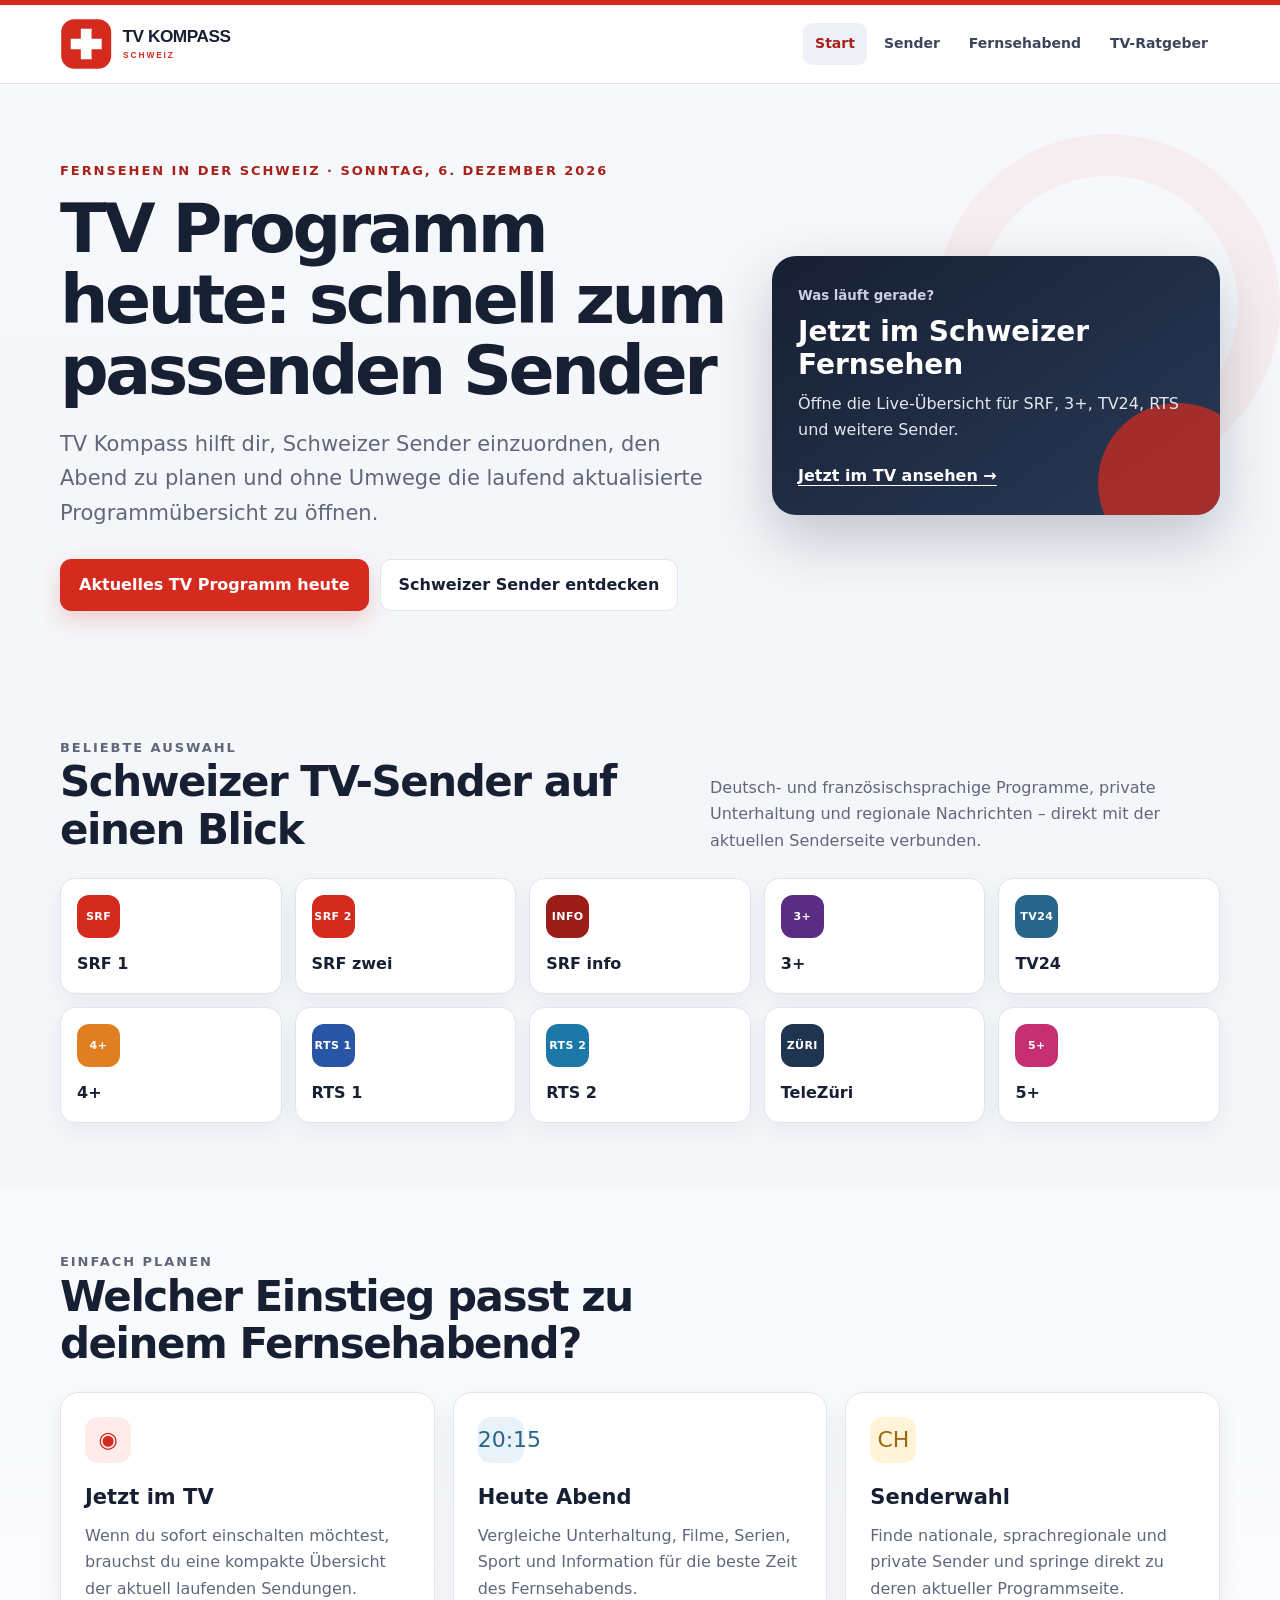
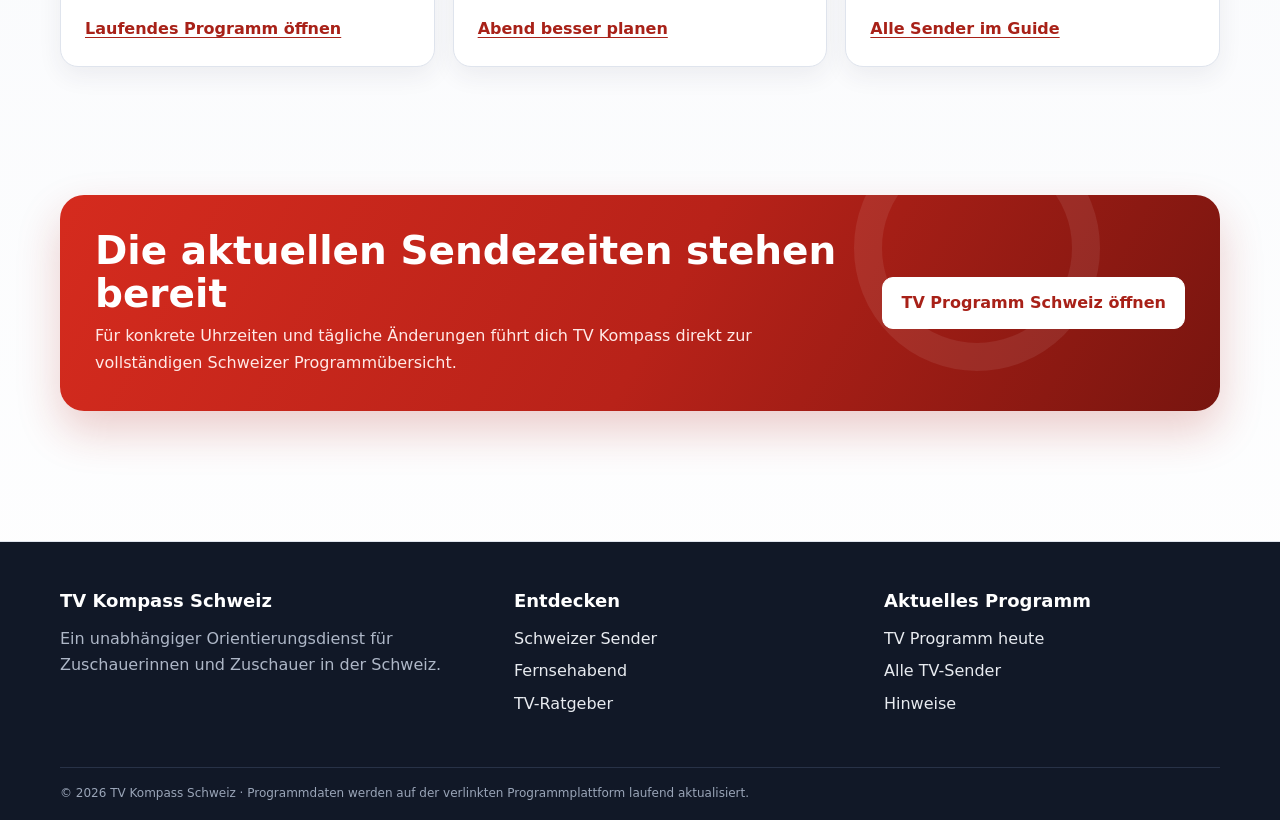
==== index.html @ b9bafb5a "Launch TV Kompass Schweiz" ====
<!doctype html>
<html lang="de-CH">
<head>
  <meta charset="utf-8">
  <meta name="viewport" content="width=device-width,initial-scale=1">
  <title>TV Programm heute Schweiz – Sender &amp; Fernsehabend</title>
  <meta name="description" content="TV Programm heute in der Schweiz: Schweizer Sender, Tipps für den Fernsehabend und direkter Zugang zur aktuellen TV-Übersicht.">
  <link rel="canonical" href="https://billnewell597-dev.github.io/tv-programm-heute-schweiz/">
  <meta property="og:title" content="TV Programm heute Schweiz – TV Kompass">
  <meta property="og:description" content="Sender finden, Fernsehabend planen und das aktuelle Schweizer TV-Programm öffnen.">
  <meta property="og:type" content="website">
  <meta property="og:url" content="https://billnewell597-dev.github.io/tv-programm-heute-schweiz/">
  <meta name="theme-color" content="#d52b1e">
  <link rel="icon" href="assets/logo.svg" type="image/svg+xml">
  <link rel="stylesheet" href="assets/style.css">
  <style>body{overflow-x:hidden}</style>
  <script type="application/ld+json">{"@context":"https://schema.org","@type":"WebSite","name":"TV Kompass Schweiz","url":"https://billnewell597-dev.github.io/tv-programm-heute-schweiz/","inLanguage":"de-CH","description":"Unabhängiger Wegweiser zum TV-Programm in der Schweiz."}</script>
</head>
<body>
  <a class="skip" href="#inhalt">Zum Inhalt springen</a>
  <header class="site-header"><div class="header-inner">
    <a class="brand" href="./" aria-label="TV Kompass Schweiz Startseite"><img src="assets/logo.svg" alt="TV Kompass Schweiz" width="420" height="88"></a>
    <button class="menu-toggle" type="button" aria-expanded="false" data-menu-toggle>Menü</button>
    <nav class="nav" aria-label="Hauptnavigation" data-menu>
      <a href="./" aria-current="page">Start</a><a href="sender.html">Sender</a><a href="fernsehabend.html">Fernsehabend</a><a href="ratgeber.html">TV-Ratgeber</a>
    </nav>
  </div></header>
  <main id="inhalt">
    <section class="wrap hero">
      <div><p class="eyebrow">Fernsehen in der Schweiz · <span data-current-date>heute</span></p>
        <h1>TV Programm heute: schnell zum passenden Sender</h1>
        <p class="lead">TV Kompass hilft dir, Schweizer Sender einzuordnen, den Abend zu planen und ohne Umwege die laufend aktualisierte Programmübersicht zu öffnen.</p>
        <div class="hero-actions"><a class="button" href="https://www.tvprogrammheute.net/">Aktuelles TV Programm heute</a><a class="button secondary" href="sender.html">Schweizer Sender entdecken</a></div>
      </div>
      <aside class="now-card" aria-label="Direkt zum laufenden Programm"><small>Was läuft gerade?</small><h2>Jetzt im Schweizer Fernsehen</h2><p>Öffne die Live-Übersicht für SRF, 3+, TV24, RTS und weitere Sender.</p><a href="https://www.tvprogrammheute.net/jetzt-im-tv">Jetzt im TV ansehen →</a></aside>
    </section>

    <section class="section soft"><div class="wrap">
      <div class="section-head"><div><p class="eyebrow">Beliebte Auswahl</p><h2>Schweizer TV-Sender auf einen Blick</h2></div><p>Deutsch- und französischsprachige Programme, private Unterhaltung und regionale Nachrichten – direkt mit der aktuellen Senderseite verbunden.</p></div>
      <div class="channel-grid">
        <a class="channel" href="https://www.tvprogrammheute.net/sender/srf-1"><span class="channel-mark" style="--channel:#d52b1e">SRF</span><b>SRF 1</b></a>
        <a class="channel" href="https://www.tvprogrammheute.net/sender/srf-zwei"><span class="channel-mark" style="--channel:#d52b1e">SRF 2</span><b>SRF zwei</b></a>
        <a class="channel" href="https://www.tvprogrammheute.net/sender/srf-info"><span class="channel-mark" style="--channel:#9a1d18">INFO</span><b>SRF info</b></a>
        <a class="channel" href="https://www.tvprogrammheute.net/sender/3"><span class="channel-mark" style="--channel:#5b2c83">3+</span><b>3+</b></a>
        <a class="channel" href="https://www.tvprogrammheute.net/sender/tv24"><span class="channel-mark" style="--channel:#28658b">TV24</span><b>TV24</b></a>
        <a class="channel" href="https://www.tvprogrammheute.net/sender/4"><span class="channel-mark" style="--channel:#e07e22">4+</span><b>4+</b></a>
        <a class="channel" href="https://www.tvprogrammheute.net/sender/rts-1"><span class="channel-mark" style="--channel:#2856a5">RTS 1</span><b>RTS 1</b></a>
        <a class="channel" href="https://www.tvprogrammheute.net/sender/rts-2"><span class="channel-mark" style="--channel:#1b78a7">RTS 2</span><b>RTS 2</b></a>
        <a class="channel" href="https://www.tvprogrammheute.net/sender/telezuri"><span class="channel-mark" style="--channel:#1f344f">ZÜRI</span><b>TeleZüri</b></a>
        <a class="channel" href="https://www.tvprogrammheute.net/sender/5"><span class="channel-mark" style="--channel:#c63072">5+</span><b>5+</b></a>
      </div>
    </div></section>

    <section class="section"><div class="wrap">
      <div class="section-head"><div><p class="eyebrow">Einfach planen</p><h2>Welcher Einstieg passt zu deinem Fernsehabend?</h2></div></div>
      <div class="feature-grid">
        <article class="feature"><span class="icon">◉</span><h3>Jetzt im TV</h3><p>Wenn du sofort einschalten möchtest, brauchst du eine kompakte Übersicht der aktuell laufenden Sendungen.</p><a href="https://www.tvprogrammheute.net/jetzt-im-tv">Laufendes Programm öffnen</a></article>
        <article class="feature"><span class="icon">20:15</span><h3>Heute Abend</h3><p>Vergleiche Unterhaltung, Filme, Serien, Sport und Information für die beste Zeit des Fernsehabends.</p><a href="fernsehabend.html">Abend besser planen</a></article>
        <article class="feature"><span class="icon">CH</span><h3>Senderwahl</h3><p>Finde nationale, sprachregionale und private Sender und springe direkt zu deren aktueller Programmseite.</p><a href="sender.html">Alle Sender im Guide</a></article>
      </div>
    </div></section>

    <section class="section"><div class="wrap banner"><div><h2>Die aktuellen Sendezeiten stehen bereit</h2><p>Für konkrete Uhrzeiten und tägliche Änderungen führt dich TV Kompass direkt zur vollständigen Schweizer Programmübersicht.</p></div><a class="button" href="https://www.tvprogrammheute.net/">TV Programm Schweiz öffnen</a></div></section>
  </main>
  <footer class="footer"><div class="wrap footer-grid"><div><h2>TV Kompass Schweiz</h2><p>Ein unabhängiger Orientierungsdienst für Zuschauerinnen und Zuschauer in der Schweiz.</p></div><div><h2>Entdecken</h2><a href="sender.html">Schweizer Sender</a><a href="fernsehabend.html">Fernsehabend</a><a href="ratgeber.html">TV-Ratgeber</a></div><div><h2>Aktuelles Programm</h2><a href="https://www.tvprogrammheute.net/">TV Programm heute</a><a href="https://www.tvprogrammheute.net/tv-sender">Alle TV-Sender</a><a href="impressum.html">Hinweise</a></div></div><div class="wrap legal">© 2026 TV Kompass Schweiz · Programmdaten werden auf der verlinkten Programmplattform laufend aktualisiert.</div></footer>
  <script src="assets/app.js" defer></script>
</body></html>
---- assets/style.css ----
:root{--red:#d52b1e;--red-dark:#a82118;--ink:#172033;--muted:#5f687b;--paper:#fff;--fog:#f4f6fa;--line:#dfe4ed;--blue:#28658b;--gold:#e3a321;--night:#202c48;--radius:18px;--shadow:0 18px 50px rgba(31,43,70,.12);--wrap:1160px}*{box-sizing:border-box}html{scroll-behavior:smooth}body{margin:0;background:linear-gradient(180deg,#f8f9fc 0,#f4f6fa 520px,#fff 100%);color:var(--ink);font-family:Inter,ui-sans-serif,system-ui,-apple-system,BlinkMacSystemFont,"Segoe UI",sans-serif;line-height:1.65}a{color:inherit}img{max-width:100%}.skip{position:absolute;left:-9999px;top:0}.skip:focus{left:12px;top:12px;z-index:50;padding:10px 14px;border-radius:8px;background:#fff;color:#000}.site-header{position:sticky;top:0;z-index:20;border-top:5px solid var(--red);border-bottom:1px solid rgba(218,223,232,.9);background:rgba(255,255,255,.94);backdrop-filter:blur(14px)}.header-inner{display:flex;align-items:center;justify-content:space-between;width:min(var(--wrap),calc(100% - 36px));min-height:78px;margin:auto;gap:28px}.brand{display:flex;align-items:center;text-decoration:none}.brand img{width:250px;height:auto}.nav{display:flex;align-items:center;gap:5px}.nav a{padding:9px 12px;border-radius:9px;color:#3c465b;font-size:14px;font-weight:750;text-decoration:none}.nav a:hover,.nav a[aria-current="page"]{background:#edf1f7;color:var(--red-dark)}.menu-toggle{display:none;border:1px solid var(--line);border-radius:10px;background:#fff;padding:8px 11px;font-weight:800}.wrap{width:min(var(--wrap),calc(100% - 36px));margin:auto}.hero{position:relative;display:grid;grid-template-columns:minmax(0,1.2fr) minmax(300px,.8fr);gap:40px;align-items:center;padding:76px 0 62px}.hero:after{position:absolute;right:-60px;top:50px;width:260px;height:260px;border:42px solid rgba(213,43,30,.05);border-radius:50%;content:"";z-index:-1}.eyebrow{margin:0 0 13px;color:var(--red-dark);font-size:13px;font-weight:900;letter-spacing:.15em;text-transform:uppercase}.hero h1,.page-hero h1{max-width:760px;margin:0 0 20px;font-size:clamp(39px,6vw,68px);line-height:1.04;letter-spacing:-.05em}.lead{max-width:740px;margin:0;color:var(--muted);font-size:clamp(17px,2.2vw,21px)}.hero-actions{display:flex;flex-wrap:wrap;gap:11px;margin-top:28px}.button{display:inline-flex;align-items:center;justify-content:center;min-height:48px;padding:12px 18px;border:1px solid var(--red);border-radius:11px;background:var(--red);color:#fff;font-weight:850;text-decoration:none;box-shadow:0 9px 22px rgba(213,43,30,.2)}.button:hover{background:var(--red-dark)}.button.secondary{border-color:var(--line);background:#fff;color:var(--ink);box-shadow:none}.button.secondary:hover{border-color:#b8c1d1;background:#f7f9fc}.now-card{position:relative;overflow:hidden;padding:26px;border-radius:24px;background:linear-gradient(145deg,#172033,#293956);color:#fff;box-shadow:0 24px 58px rgba(24,34,57,.23)}.now-card:before{position:absolute;right:-38px;bottom:-48px;width:160px;height:160px;border-radius:50%;background:rgba(213,43,30,.72);content:""}.now-card small{color:#c9d2e3;font-weight:750}.now-card h2{position:relative;margin:7px 0 10px;font-size:28px;line-height:1.18}.now-card p{position:relative;margin:0 0 19px;color:#e2e7f0}.now-card a{position:relative;color:#fff;font-weight:850;text-underline-offset:4px}.section{padding:64px 0}.section.soft{background:var(--fog)}.section-head{display:flex;align-items:end;justify-content:space-between;gap:30px;margin-bottom:24px}.section-head h2{max-width:720px;margin:0;font-size:clamp(28px,4vw,42px);line-height:1.14;letter-spacing:-.035em}.section-head p{max-width:510px;margin:0;color:var(--muted)}.channel-grid{display:grid;grid-template-columns:repeat(5,minmax(0,1fr));gap:13px}.channel{display:flex;min-height:116px;flex-direction:column;justify-content:space-between;padding:16px;border:1px solid var(--line);border-radius:15px;background:#fff;text-decoration:none;box-shadow:0 8px 22px rgba(36,49,76,.06);transition:.16s ease}.channel:hover{border-color:#c7cfdb;box-shadow:0 13px 28px rgba(36,49,76,.11);transform:translateY(-3px)}.channel-mark{display:inline-grid;width:43px;height:43px;place-items:center;border-radius:12px;background:var(--channel,#172033);color:#fff;font-size:11px;font-weight:900;letter-spacing:.04em}.channel b{font-size:16px}.feature-grid{display:grid;grid-template-columns:repeat(3,minmax(0,1fr));gap:18px}.feature{padding:24px;border:1px solid var(--line);border-radius:18px;background:#fff;box-shadow:0 9px 25px rgba(36,49,76,.07)}.feature .icon{display:grid;width:46px;height:46px;margin-bottom:17px;place-items:center;border-radius:13px;background:#fdecea;color:var(--red);font-size:22px}.feature:nth-child(2) .icon{background:#e8f2f8;color:var(--blue)}.feature:nth-child(3) .icon{background:#fff3d8;color:#9d6810}.feature h3{margin:0 0 8px;font-size:21px}.feature p{margin:0 0 14px;color:var(--muted)}.feature a{color:var(--red-dark);font-weight:850;text-underline-offset:3px}.banner{position:relative;display:grid;grid-template-columns:1fr auto;align-items:center;gap:28px;overflow:hidden;padding:35px;border-radius:24px;background:linear-gradient(118deg,#d52b1e 0,#b82219 52%,#78150f 100%);color:#fff;box-shadow:0 20px 44px rgba(171,31,22,.22)}.banner:after{position:absolute;right:120px;top:-70px;width:190px;height:190px;border:28px solid rgba(255,255,255,.08);border-radius:50%;content:""}.banner h2{position:relative;margin:0 0 7px;font-size:clamp(26px,4vw,39px);line-height:1.1}.banner p{position:relative;max-width:700px;margin:0;color:#ffe9e7}.banner .button{position:relative;z-index:1;border-color:#fff;background:#fff;color:var(--red-dark);box-shadow:none}.article-grid{display:grid;grid-template-columns:minmax(0,1fr) 310px;gap:38px}.article{padding:36px;border:1px solid var(--line);border-radius:20px;background:#fff;box-shadow:var(--shadow)}.article h2{margin:34px 0 10px;font-size:28px;line-height:1.2}.article h2:first-child{margin-top:0}.article h3{margin:24px 0 8px}.article p,.article li{color:#485268}.article a{color:var(--red-dark);font-weight:800;text-underline-offset:3px}.aside-card{position:sticky;top:112px;padding:24px;border-radius:18px;background:var(--night);color:#fff}.aside-card h2{margin:0 0 9px;font-size:23px}.aside-card p{margin:0 0 18px;color:#d9dfeb}.aside-card .button{width:100%;border-color:#fff;background:#fff;color:var(--night);box-shadow:none}.page-hero{padding:62px 0 38px}.page-hero h1{font-size:clamp(38px,5.6vw,62px)}.crumbs{margin:0 0 18px;color:#758096;font-size:13px}.crumbs a{color:var(--red-dark)}.faq details{margin:11px 0;border:1px solid var(--line);border-radius:13px;background:#fff;padding:15px 18px}.faq summary{cursor:pointer;font-weight:850}.faq p{margin:10px 0 2px;color:var(--muted)}.notice{padding:16px 18px;border-left:5px solid var(--blue);border-radius:8px;background:#edf5fa;color:#38566a}.footer{margin-top:66px;border-top:1px solid var(--line);background:#111827;color:#d4d9e2}.footer-grid{display:grid;grid-template-columns:1.25fr 1fr 1fr;gap:34px;padding:44px 0}.footer h2{margin:0 0 10px;color:#fff;font-size:18px}.footer p{margin:0;color:#aeb7c7}.footer a{display:block;margin:6px 0;color:#e8ebf0;text-decoration:none}.footer a:hover{text-decoration:underline}.legal{padding:16px 0;border-top:1px solid #283247;color:#9aa5b8;font-size:12px}.compact-list{padding-left:20px}.compact-list li{margin:7px 0}@media(max-width:960px){.channel-grid{grid-template-columns:repeat(3,1fr)}.feature-grid{grid-template-columns:1fr 1fr}.article-grid{grid-template-columns:1fr}.aside-card{position:static}.hero{grid-template-columns:1fr}.now-card{max-width:600px}.footer-grid{grid-template-columns:1fr 1fr}}@media(max-width:720px){.header-inner{min-height:68px}.brand img{width:205px}.menu-toggle{display:block}.nav{position:absolute;left:18px;right:18px;top:72px;display:none;flex-direction:column;align-items:stretch;padding:12px;border:1px solid var(--line);border-radius:14px;background:#fff;box-shadow:var(--shadow)}.nav.is-open{display:flex}.hero{padding:48px 0}.hero h1,.page-hero h1{font-size:42px}.section{padding:46px 0}.section-head{display:block}.section-head p{margin-top:10px}.channel-grid{grid-template-columns:repeat(2,1fr)}.feature-grid{grid-template-columns:1fr}.banner{grid-template-columns:1fr;padding:27px}.footer-grid{grid-template-columns:1fr}.article{padding:24px}}@media(max-width:420px){.channel-grid{grid-template-columns:1fr}.brand img{width:180px}.wrap,.header-inner{width:min(100% - 24px,var(--wrap))}}
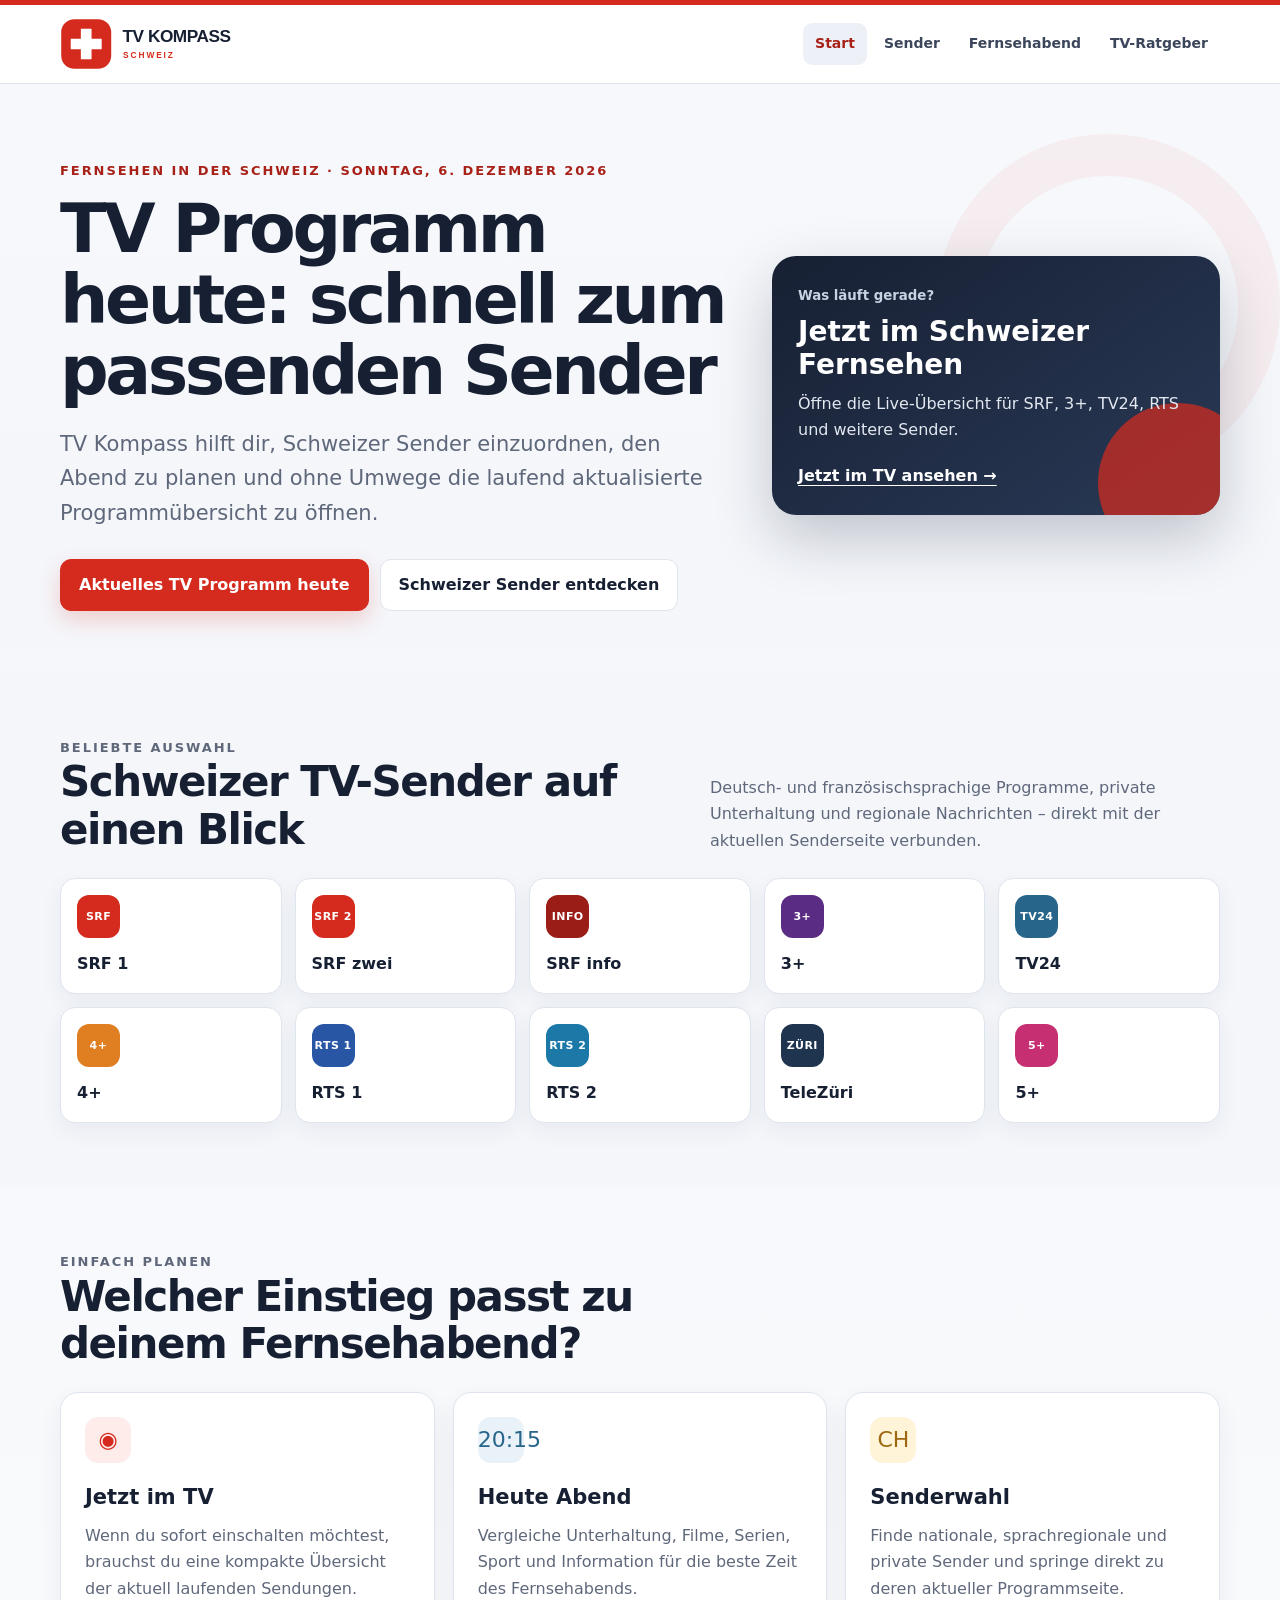
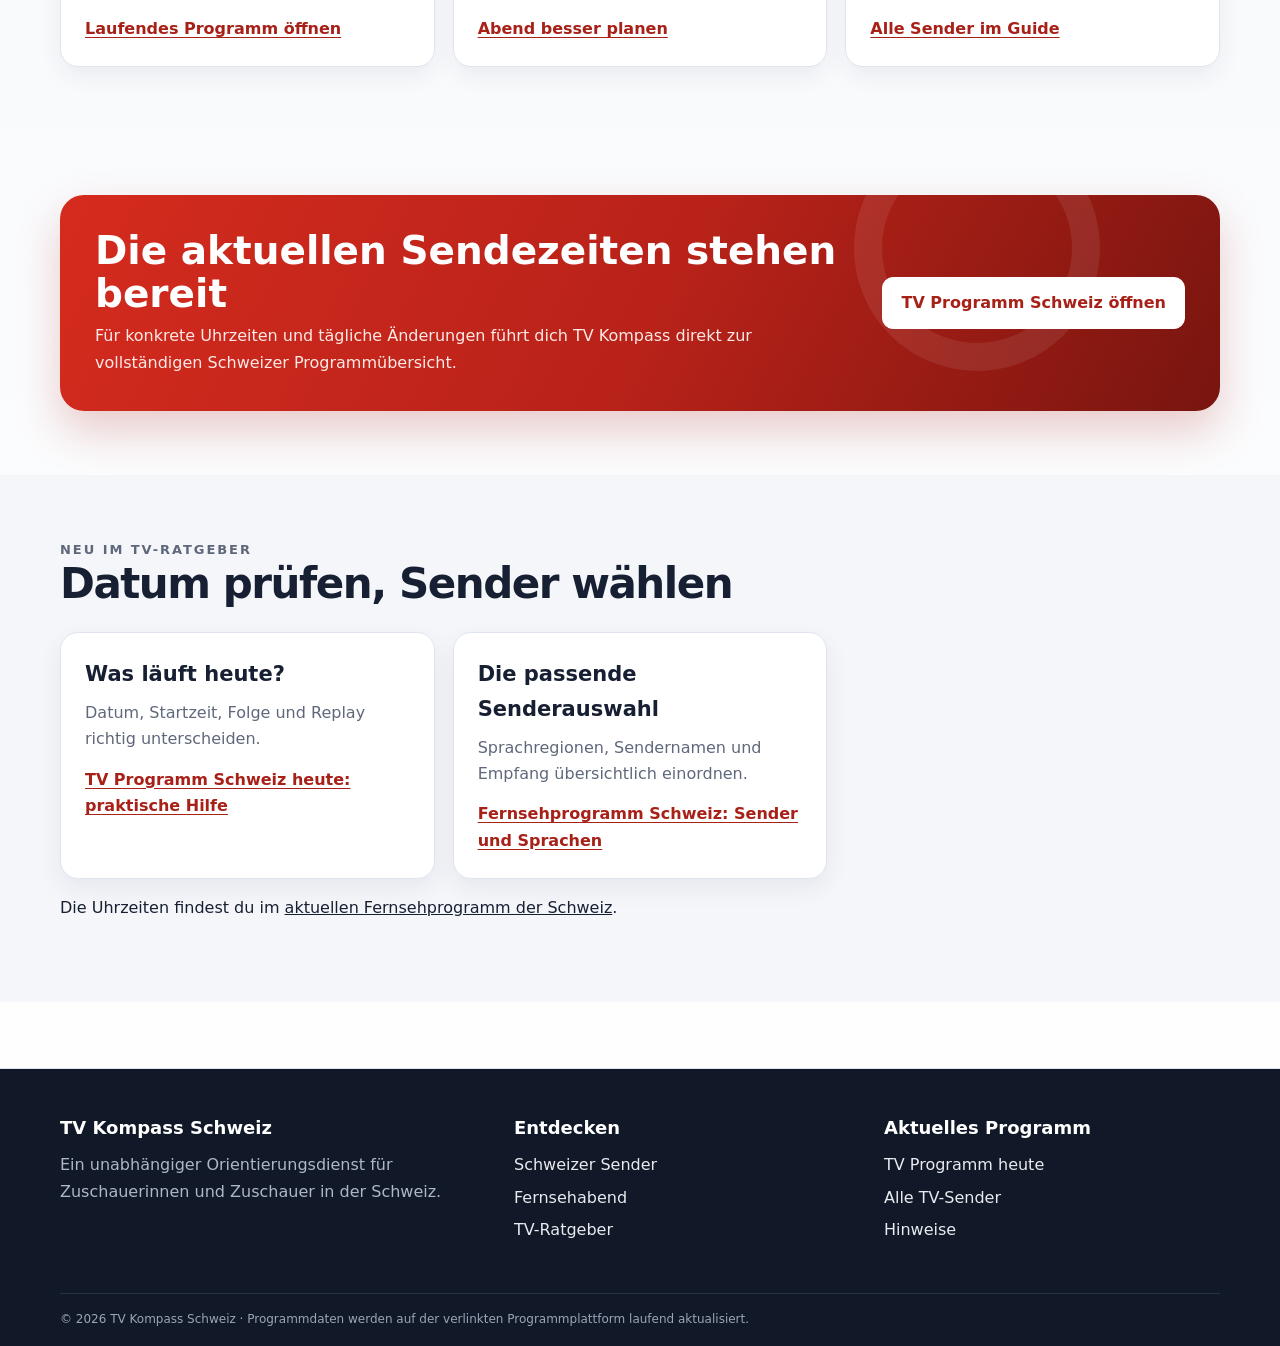
==== commit 22e7e083: "Publish two Swiss TV guides with internal links and responsive illustrations" ====
--- a/index.html
+++ b/index.html
@@ -5,16 +5,16 @@
   <meta name="viewport" content="width=device-width,initial-scale=1">
   <title>TV Programm heute Schweiz – Sender &amp; Fernsehabend</title>
   <meta name="description" content="TV Programm heute in der Schweiz: Schweizer Sender, Tipps für den Fernsehabend und direkter Zugang zur aktuellen TV-Übersicht.">
-  <link rel="canonical" href="https://billnewell597-dev.github.io/tv-programm-heute-schweiz/">
+  <link rel="canonical" href="https://tv-programm-heute-schweiz.github.io/">
   <meta property="og:title" content="TV Programm heute Schweiz – TV Kompass">
   <meta property="og:description" content="Sender finden, Fernsehabend planen und das aktuelle Schweizer TV-Programm öffnen.">
   <meta property="og:type" content="website">
-  <meta property="og:url" content="https://billnewell597-dev.github.io/tv-programm-heute-schweiz/">
+  <meta property="og:url" content="https://tv-programm-heute-schweiz.github.io/">
   <meta name="theme-color" content="#d52b1e">
   <link rel="icon" href="assets/logo.svg" type="image/svg+xml">
   <link rel="stylesheet" href="assets/style.css">
   <style>body{overflow-x:hidden}</style>
-  <script type="application/ld+json">{"@context":"https://schema.org","@type":"WebSite","name":"TV Kompass Schweiz","url":"https://billnewell597-dev.github.io/tv-programm-heute-schweiz/","inLanguage":"de-CH","description":"Unabhängiger Wegweiser zum TV-Programm in der Schweiz."}</script>
+  <script type="application/ld+json">{"@context":"https://schema.org","@type":"WebSite","name":"TV Kompass Schweiz","url":"https://tv-programm-heute-schweiz.github.io/","inLanguage":"de-CH","description":"Unabhängiger Wegweiser zum TV-Programm in der Schweiz."}</script>
 </head>
 <body>
   <a class="skip" href="#inhalt">Zum Inhalt springen</a>
@@ -61,7 +61,7 @@
     </div></section>
 
     <section class="section"><div class="wrap banner"><div><h2>Die aktuellen Sendezeiten stehen bereit</h2><p>Für konkrete Uhrzeiten und tägliche Änderungen führt dich TV Kompass direkt zur vollständigen Schweizer Programmübersicht.</p></div><a class="button" href="https://www.tvprogrammheute.net/">TV Programm Schweiz öffnen</a></div></section>
-  </main>
+  <section class="section soft"><div class="wrap"><div class="section-head"><div><p class="eyebrow">Neu im TV-Ratgeber</p><h2>Datum prüfen, Sender wählen</h2></div></div><div class="feature-grid"><article class="feature"><h3>Was läuft heute?</h3><p>Datum, Startzeit, Folge und Replay richtig unterscheiden.</p><a href="tv-programm-schweiz-heute-richtig-finden.html">TV Programm Schweiz heute: praktische Hilfe</a></article><article class="feature"><h3>Die passende Senderauswahl</h3><p>Sprachregionen, Sendernamen und Empfang übersichtlich einordnen.</p><a href="fernsehprogramm-schweiz-sender-sprachen.html">Fernsehprogramm Schweiz: Sender und Sprachen</a></article></div><p>Die Uhrzeiten findest du im <a href="https://www.tvprogrammheute.net/">aktuellen Fernsehprogramm der Schweiz</a>.</p></div></section></main>
   <footer class="footer"><div class="wrap footer-grid"><div><h2>TV Kompass Schweiz</h2><p>Ein unabhängiger Orientierungsdienst für Zuschauerinnen und Zuschauer in der Schweiz.</p></div><div><h2>Entdecken</h2><a href="sender.html">Schweizer Sender</a><a href="fernsehabend.html">Fernsehabend</a><a href="ratgeber.html">TV-Ratgeber</a></div><div><h2>Aktuelles Programm</h2><a href="https://www.tvprogrammheute.net/">TV Programm heute</a><a href="https://www.tvprogrammheute.net/tv-sender">Alle TV-Sender</a><a href="impressum.html">Hinweise</a></div></div><div class="wrap legal">© 2026 TV Kompass Schweiz · Programmdaten werden auf der verlinkten Programmplattform laufend aktualisiert.</div></footer>
   <script src="assets/app.js" defer></script>
 </body></html>
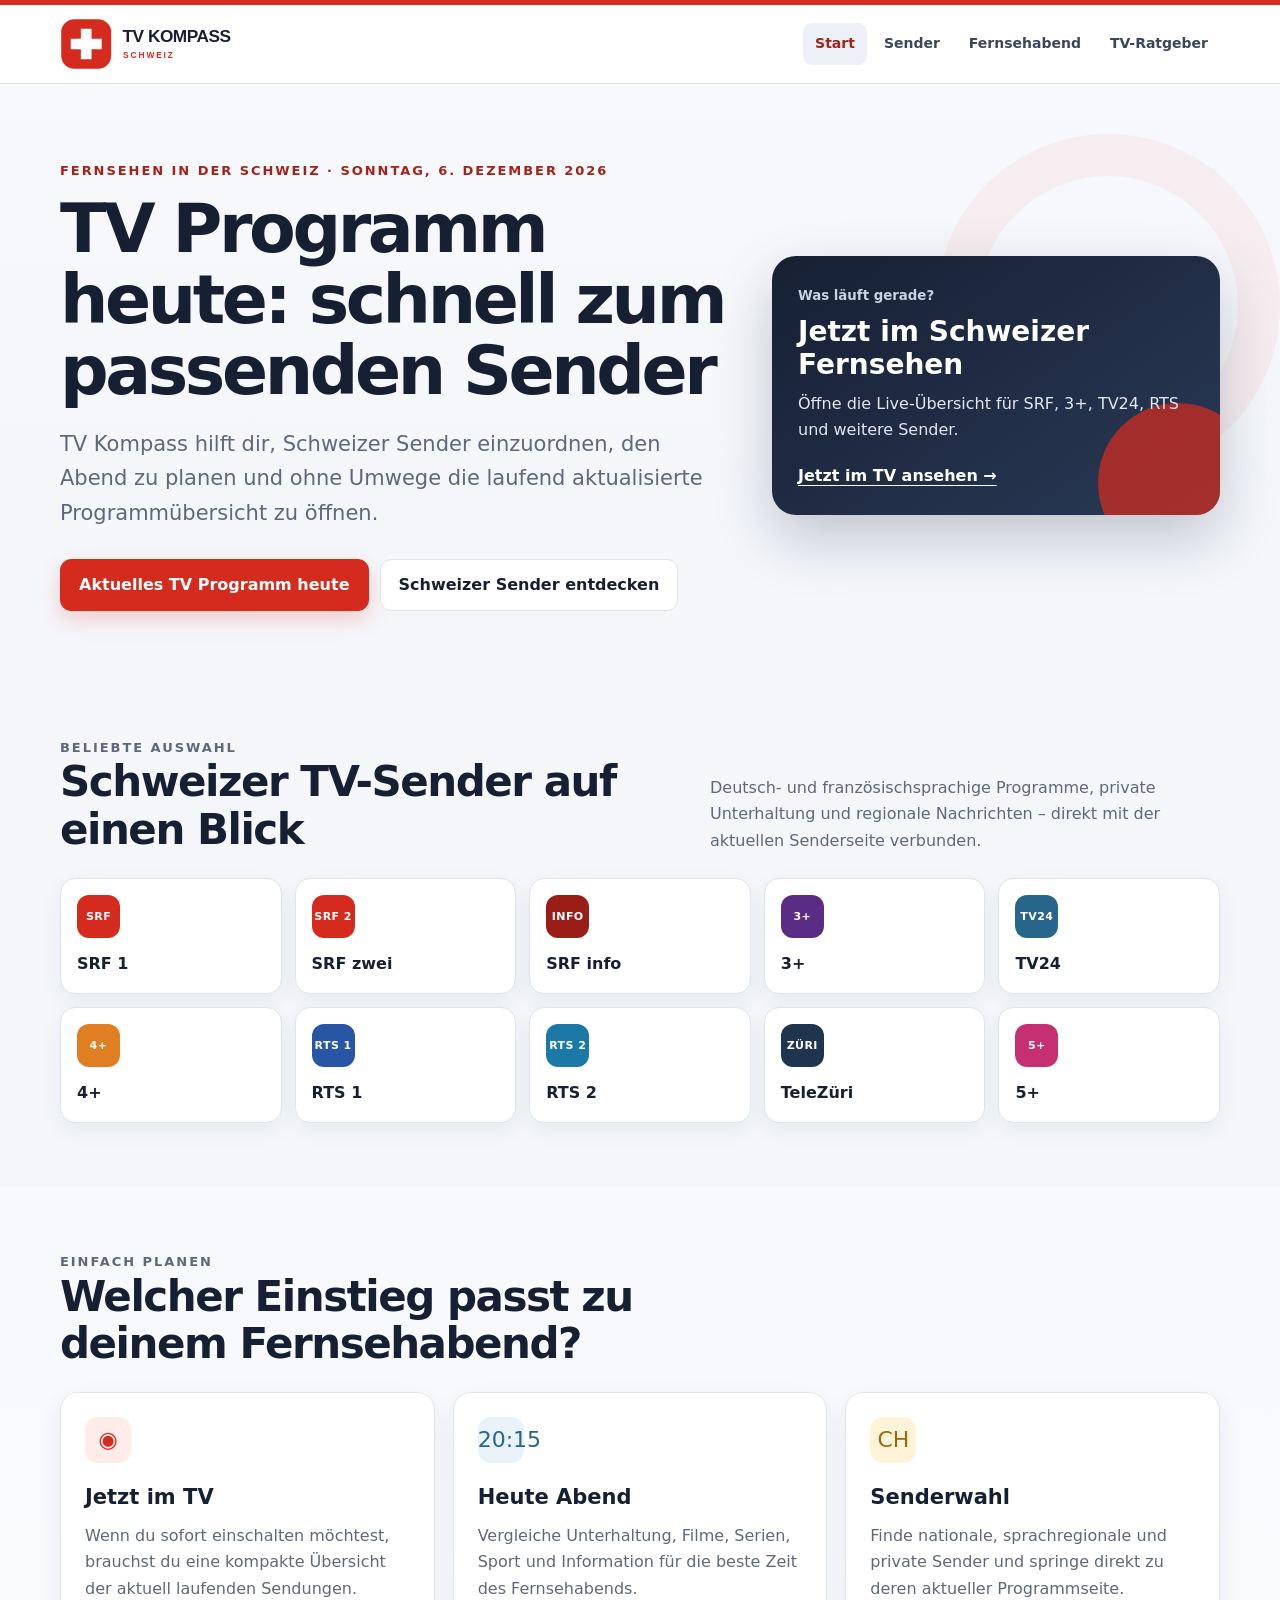
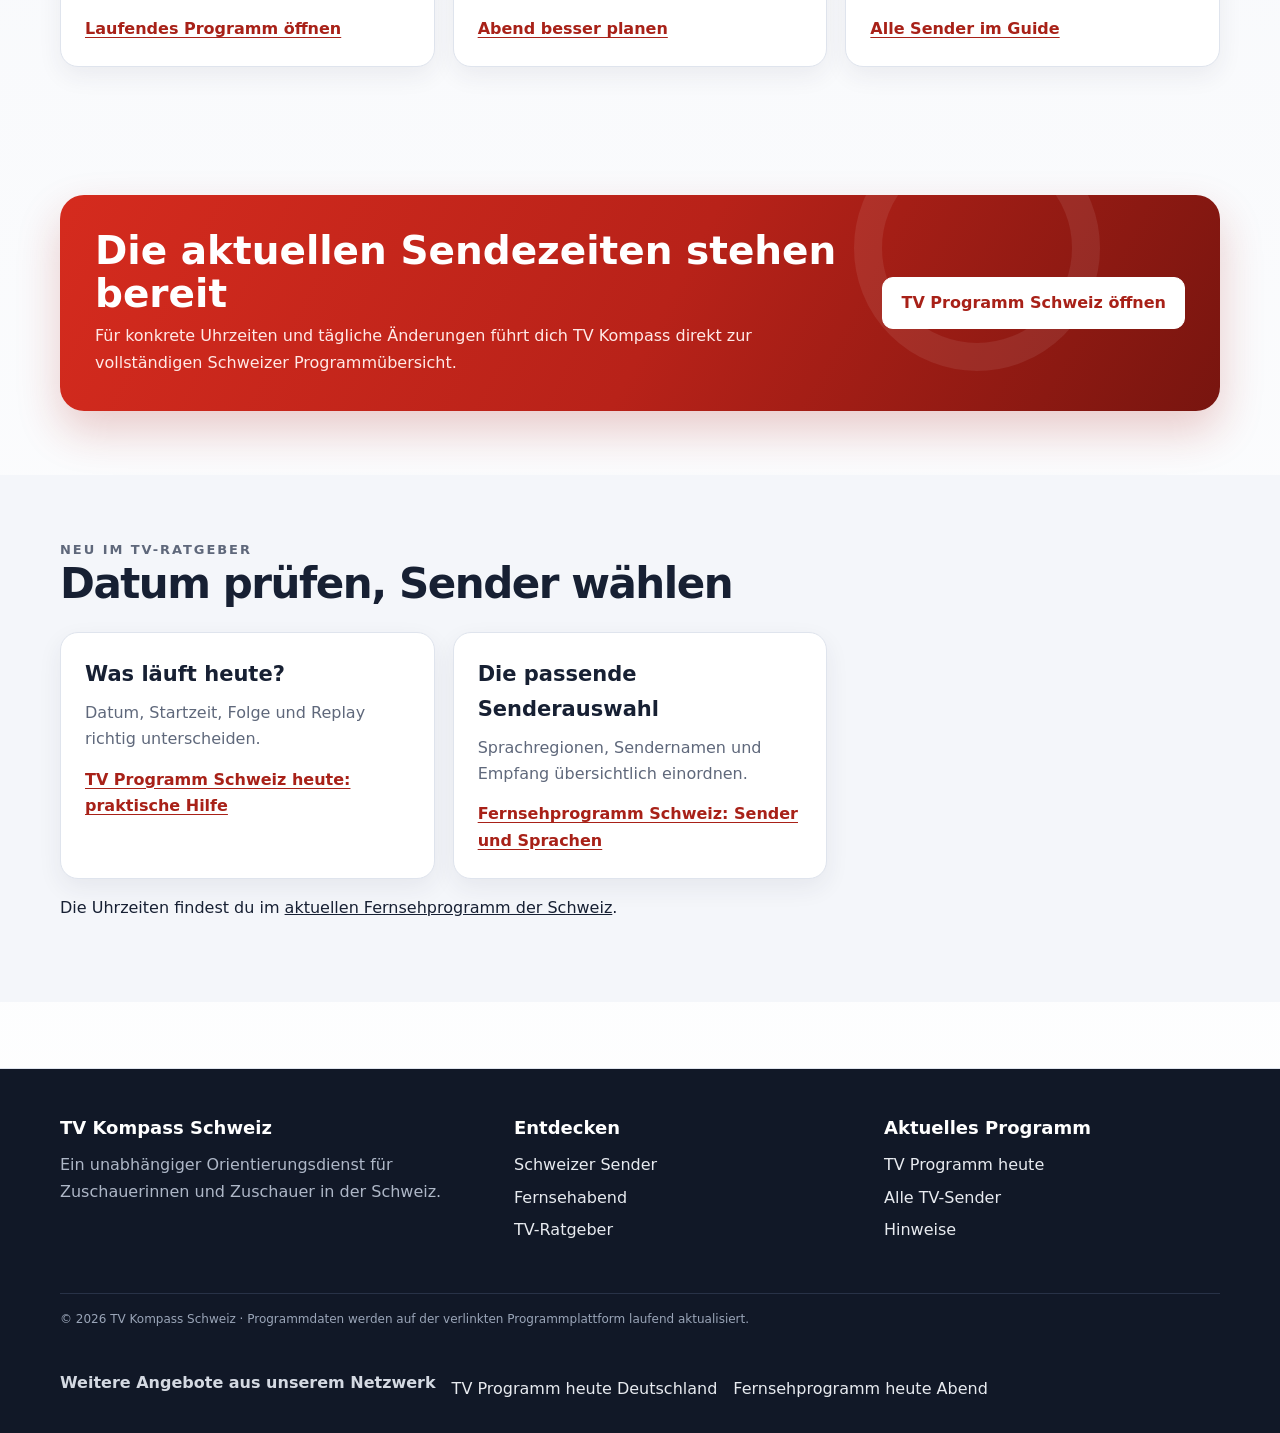
==== commit 0214bd8f: "Add related TV guides to shared footer" ====
--- a/index.html
+++ b/index.html
@@ -62,6 +62,6 @@
 
     <section class="section"><div class="wrap banner"><div><h2>Die aktuellen Sendezeiten stehen bereit</h2><p>Für konkrete Uhrzeiten und tägliche Änderungen führt dich TV Kompass direkt zur vollständigen Schweizer Programmübersicht.</p></div><a class="button" href="https://www.tvprogrammheute.net/">TV Programm Schweiz öffnen</a></div></section>
   <section class="section soft"><div class="wrap"><div class="section-head"><div><p class="eyebrow">Neu im TV-Ratgeber</p><h2>Datum prüfen, Sender wählen</h2></div></div><div class="feature-grid"><article class="feature"><h3>Was läuft heute?</h3><p>Datum, Startzeit, Folge und Replay richtig unterscheiden.</p><a href="tv-programm-schweiz-heute-richtig-finden.html">TV Programm Schweiz heute: praktische Hilfe</a></article><article class="feature"><h3>Die passende Senderauswahl</h3><p>Sprachregionen, Sendernamen und Empfang übersichtlich einordnen.</p><a href="fernsehprogramm-schweiz-sender-sprachen.html">Fernsehprogramm Schweiz: Sender und Sprachen</a></article></div><p>Die Uhrzeiten findest du im <a href="https://www.tvprogrammheute.net/">aktuellen Fernsehprogramm der Schweiz</a>.</p></div></section></main>
-  <footer class="footer"><div class="wrap footer-grid"><div><h2>TV Kompass Schweiz</h2><p>Ein unabhängiger Orientierungsdienst für Zuschauerinnen und Zuschauer in der Schweiz.</p></div><div><h2>Entdecken</h2><a href="sender.html">Schweizer Sender</a><a href="fernsehabend.html">Fernsehabend</a><a href="ratgeber.html">TV-Ratgeber</a></div><div><h2>Aktuelles Programm</h2><a href="https://www.tvprogrammheute.net/">TV Programm heute</a><a href="https://www.tvprogrammheute.net/tv-sender">Alle TV-Sender</a><a href="impressum.html">Hinweise</a></div></div><div class="wrap legal">© 2026 TV Kompass Schweiz · Programmdaten werden auf der verlinkten Programmplattform laufend aktualisiert.</div></footer>
+  <footer class="footer"><div class="wrap footer-grid"><div><h2>TV Kompass Schweiz</h2><p>Ein unabhängiger Orientierungsdienst für Zuschauerinnen und Zuschauer in der Schweiz.</p></div><div><h2>Entdecken</h2><a href="sender.html">Schweizer Sender</a><a href="fernsehabend.html">Fernsehabend</a><a href="ratgeber.html">TV-Ratgeber</a></div><div><h2>Aktuelles Programm</h2><a href="https://www.tvprogrammheute.net/">TV Programm heute</a><a href="https://www.tvprogrammheute.net/tv-sender">Alle TV-Sender</a><a href="impressum.html">Hinweise</a></div></div><div class="wrap legal">© 2026 TV Kompass Schweiz · Programmdaten werden auf der verlinkten Programmplattform laufend aktualisiert.</div><nav class="wrap" aria-label="Weitere TV-Angebote" style="padding:24px 0;display:flex;flex-wrap:wrap;gap:16px"><strong>Weitere Angebote aus unserem Netzwerk</strong><a href="https://tvprogrammheutede.wordpress.com/">TV Programm heute Deutschland</a><a href="https://fernsehprogrammheuteabend24.wordpress.com/">Fernsehprogramm heute Abend</a></nav></footer>
   <script src="assets/app.js" defer></script>
 </body></html>
